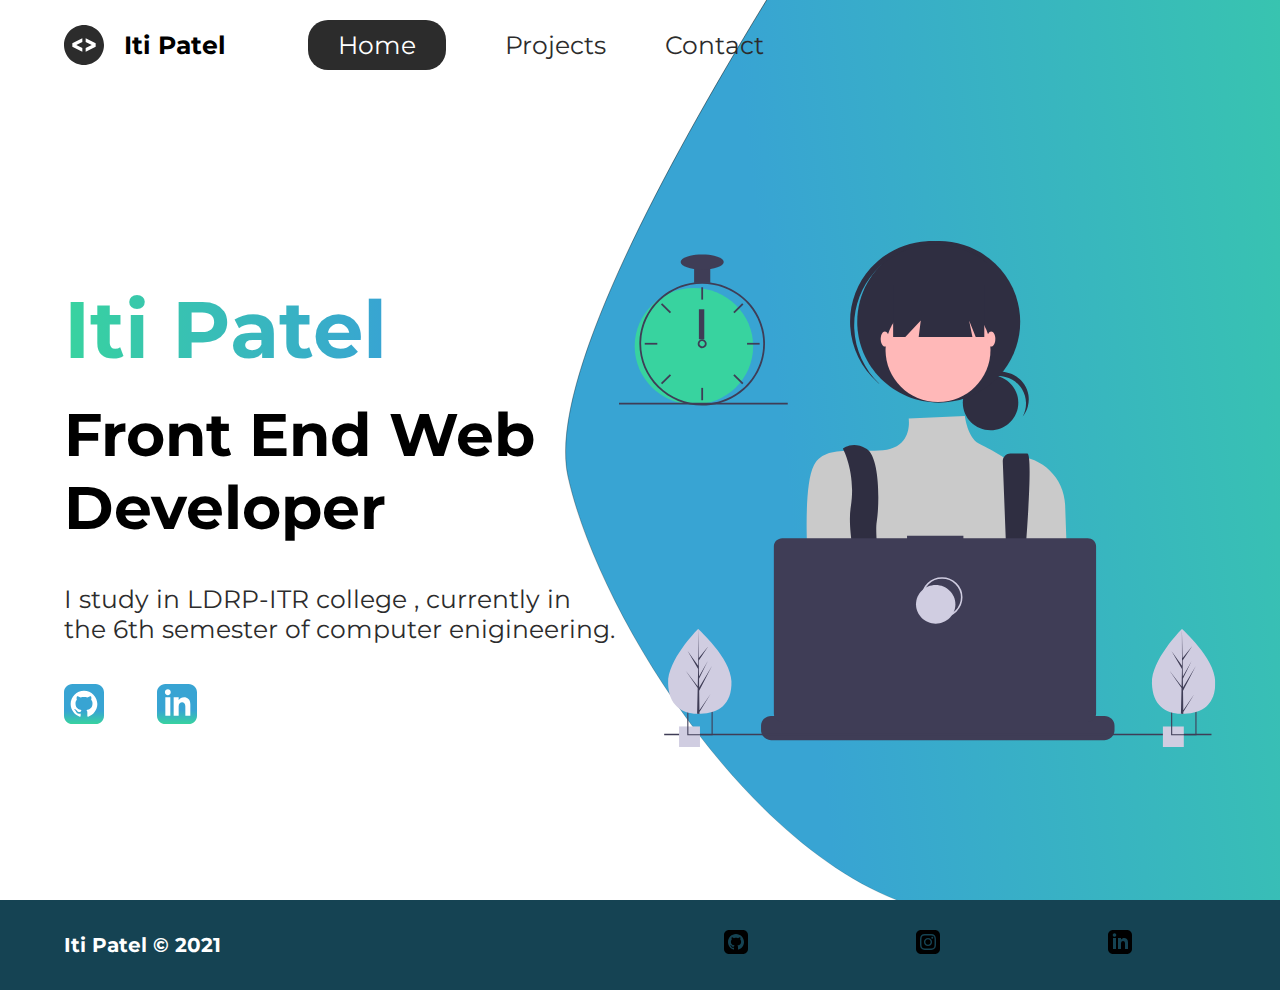
==== index.html @ 4f0715f1 "complete" ====
<!DOCTYPE html>
<html lang="en">
  <head>
    <meta charset="UTF-8" />
    <meta http-equiv="X-UA-Compatible" content="IE=edge" />
    <meta name="viewport" content="width=device-width, initial-scale=1.0" />
    <link rel="icon" href="/img/female.svg">
    <meta
      name="description"
      content="Iti Patel is a front end web developer who specializes in Html,Css."
    />
    <meta name="robots" content="index,follow" />
    <link rel="preconnect" href="https://fonts.gstatic.com">
<link href="https://fonts.googleapis.com/css2?family=Montserrat:wght@400;500&display=swap" rel="stylesheet">
    <link rel="stylesheet" href="./styles/style.css" />
    <title>Iti Patel | Web Developer</title>
  </head>
  <body>
    <header class="main-head">
      <nav>
        <div class="logo">
          <img src="/icons/code-8 1.svg" alt="" />
          <h1>Iti Patel</h1>
        </div>
        <ul>
          <li><a class="active" href="/">Home</a></li>
          <li><a href="./projects/index.html">Projects</a></li>
          <li><a href="./contact/index.html">Contact</a></li>
        </ul>
      </nav>
    </header>
    <section class="intro">
      <div class="intro-text">
        <h2>Iti Patel</h2>
        <h3>
          Front End Web <br />
          Developer
        </h3>
        <p>
          I study in LDRP-ITR college , currently in the 6th semester of computer enigineering.
        </p>
        <div class="intro-social">
          <a href="https://github.com/iti2000"
            ><img src="/icons/github-3 1.svg" alt="github"
          /></a>
          <a href="https://www.linkedin.com/in/iti-patel-447351188/?msgControlName=reply_to_group&msgConversationId=6700273551905308672&msgOverlay=true"
            ><img src="/icons/linkedin-3 1.svg" alt="Linkedin"
          /></a>
        </div>
      </div>
      <div class="intro-images">
        <svg width="597" height="506" viewBox="0 0 597 506" fill="none" xmlns="http://www.w3.org/2000/svg">
          <g id="undraw_dev_productivity_umsq 1" clip-path="url(#clip0)">
          <path id="Vector" d="M385.964 458.583C385.964 458.583 382.41 459.78 376.631 461.476C363.856 465.242 340.216 471.49 320.183 472.738C302.936 473.824 288.361 471.211 285.695 460.147C284.553 455.39 286.173 451.476 289.705 448.261C300.248 438.651 327.784 435.207 349.624 434.025C355.792 433.695 361.496 433.541 366.245 433.482C374.309 433.379 379.595 433.541 379.595 433.541L379.722 434.025L385.964 458.583Z" fill="#A0616A"/>
          <path id="Vector_2" d="M326.284 493.786C312.56 510.496 255.903 475.491 236.087 462.437C231.771 459.596 229.203 457.798 229.203 457.798L247.332 434.025L253.073 426.5C253.073 426.5 258.21 429.18 265.804 433.541C266.08 433.702 266.356 433.864 266.64 434.025C273.188 437.806 281.409 442.747 289.705 448.261C301.151 455.874 312.724 464.559 320.183 472.738C327.478 480.733 330.831 488.243 326.284 493.786Z" fill="#A0616A"/>
          <path id="Vector_3" d="M495.522 484.829V489.286C495.525 490.509 495.294 491.721 494.843 492.861C494.642 493.369 494.4 493.86 494.118 494.329C493.228 495.798 491.966 497.014 490.454 497.858C488.942 498.703 487.233 499.146 485.494 499.145H152.073C150.334 499.146 148.625 498.703 147.113 497.858C145.602 497.014 144.339 495.798 143.449 494.329C143.167 493.86 142.925 493.369 142.725 492.861C142.273 491.721 142.043 490.509 142.045 489.286V484.829C142.045 483.534 142.304 482.252 142.808 481.056C143.312 479.859 144.05 478.772 144.981 477.857C145.913 476.941 147.018 476.215 148.235 475.719C149.452 475.224 150.756 474.969 152.073 474.97H171.292V472.892C171.292 472.838 171.303 472.784 171.324 472.734C171.345 472.685 171.375 472.639 171.414 472.601C171.453 472.563 171.499 472.533 171.55 472.512C171.601 472.491 171.655 472.481 171.71 472.481H181.738C181.793 472.481 181.847 472.491 181.898 472.512C181.949 472.533 181.995 472.563 182.034 472.601C182.072 472.639 182.103 472.685 182.124 472.734C182.145 472.784 182.156 472.838 182.156 472.892V474.97H188.42V472.892C188.42 472.838 188.431 472.784 188.452 472.734C188.473 472.685 188.504 472.639 188.543 472.601C188.581 472.563 188.628 472.533 188.678 472.512C188.729 472.491 188.783 472.481 188.838 472.481H198.866C198.921 472.481 198.975 472.491 199.026 472.512C199.077 472.533 199.123 472.563 199.162 472.601C199.201 472.639 199.232 472.685 199.253 472.734C199.274 472.784 199.284 472.838 199.284 472.892V474.97H205.556V472.892C205.556 472.838 205.567 472.784 205.588 472.734C205.609 472.685 205.64 472.639 205.678 472.601C205.717 472.563 205.763 472.533 205.814 472.512C205.865 472.491 205.919 472.481 205.974 472.481H216.002C216.057 472.481 216.111 472.491 216.162 472.512C216.213 472.533 216.259 472.563 216.298 472.601C216.337 472.639 216.367 472.685 216.388 472.734C216.409 472.784 216.42 472.838 216.42 472.892V474.97H222.685V472.892C222.684 472.838 222.695 472.784 222.716 472.734C222.737 472.685 222.768 472.639 222.807 472.601C222.846 472.563 222.892 472.533 222.943 472.512C222.993 472.491 223.048 472.481 223.103 472.481H233.13C233.185 472.481 233.24 472.491 233.29 472.512C233.341 472.533 233.387 472.563 233.426 472.601C233.465 472.639 233.496 472.685 233.517 472.734C233.538 472.784 233.549 472.838 233.548 472.892V474.97H239.813V472.892C239.813 472.838 239.824 472.784 239.845 472.734C239.866 472.685 239.896 472.639 239.935 472.601C239.974 472.563 240.02 472.533 240.071 472.512C240.122 472.491 240.176 472.481 240.231 472.481H250.259C250.314 472.481 250.368 472.491 250.419 472.512C250.47 472.533 250.516 472.563 250.555 472.601C250.593 472.639 250.624 472.685 250.645 472.734C250.666 472.784 250.677 472.838 250.677 472.892V474.97H256.949V472.892C256.949 472.838 256.959 472.784 256.98 472.734C257.001 472.685 257.032 472.639 257.071 472.601C257.11 472.563 257.156 472.533 257.207 472.512C257.258 472.491 257.312 472.481 257.367 472.481H267.395C267.45 472.481 267.504 472.491 267.555 472.512C267.605 472.533 267.652 472.563 267.69 472.601C267.729 472.639 267.76 472.685 267.781 472.734C267.802 472.784 267.813 472.838 267.813 472.892V474.97H274.077V472.892C274.077 472.838 274.088 472.784 274.109 472.734C274.13 472.685 274.161 472.639 274.2 472.601C274.238 472.563 274.284 472.533 274.335 472.512C274.386 472.491 274.44 472.481 274.495 472.481H353.044C353.099 472.481 353.153 472.491 353.204 472.512C353.255 472.533 353.301 472.563 353.34 472.601C353.379 472.639 353.41 472.685 353.431 472.734C353.452 472.784 353.462 472.838 353.462 472.892V474.97H359.734V472.892C359.734 472.838 359.745 472.784 359.766 472.734C359.787 472.685 359.818 472.639 359.856 472.601C359.895 472.563 359.941 472.533 359.992 472.512C360.043 472.491 360.097 472.481 360.152 472.481H370.18C370.291 472.482 370.396 472.526 370.474 472.602C370.553 472.679 370.597 472.783 370.598 472.892V474.97H376.863V472.892C376.863 472.838 376.873 472.784 376.894 472.734C376.915 472.685 376.946 472.639 376.985 472.601C377.024 472.563 377.07 472.533 377.121 472.512C377.171 472.491 377.226 472.481 377.281 472.481H387.308C387.363 472.481 387.418 472.491 387.469 472.512C387.519 472.533 387.565 472.563 387.604 472.601C387.643 472.639 387.674 472.685 387.695 472.734C387.716 472.784 387.727 472.838 387.727 472.892V474.97H393.991V472.892C393.991 472.838 394.002 472.784 394.023 472.734C394.044 472.685 394.075 472.639 394.113 472.601C394.152 472.563 394.198 472.533 394.249 472.512C394.3 472.491 394.354 472.481 394.409 472.481H404.437C404.492 472.481 404.546 472.491 404.597 472.512C404.648 472.533 404.694 472.563 404.733 472.601C404.772 472.639 404.802 472.685 404.823 472.734C404.844 472.784 404.855 472.838 404.855 472.892V474.97H411.127V472.892C411.127 472.838 411.138 472.784 411.159 472.734C411.18 472.685 411.21 472.639 411.249 472.601C411.288 472.563 411.334 472.533 411.385 472.512C411.436 472.491 411.49 472.481 411.545 472.481H421.573C421.683 472.482 421.787 472.526 421.864 472.603C421.941 472.68 421.984 472.784 421.983 472.892V474.97H428.255V472.892C428.255 472.838 428.266 472.784 428.287 472.734C428.308 472.685 428.339 472.639 428.378 472.601C428.416 472.563 428.463 472.533 428.513 472.512C428.564 472.491 428.619 472.481 428.673 472.481H438.701C438.756 472.481 438.81 472.491 438.861 472.512C438.912 472.533 438.958 472.563 438.997 472.601C439.036 472.639 439.067 472.685 439.088 472.734C439.109 472.784 439.119 472.838 439.119 472.892V474.97H445.384V472.892C445.384 472.838 445.394 472.784 445.415 472.734C445.436 472.685 445.467 472.639 445.506 472.601C445.545 472.563 445.591 472.533 445.642 472.512C445.693 472.491 445.747 472.481 445.802 472.481H455.83C455.884 472.481 455.939 472.491 455.99 472.512C456.04 472.533 456.087 472.563 456.125 472.601C456.164 472.639 456.195 472.685 456.216 472.734C456.237 472.784 456.248 472.838 456.248 472.892V474.97H485.494C486.811 474.969 488.115 475.224 489.332 475.719C490.549 476.215 491.655 476.941 492.586 477.857C493.517 478.772 494.256 479.859 494.759 481.056C495.263 482.252 495.522 483.534 495.522 484.829V484.829Z" fill="#3F3D56"/>
          <path id="Vector_4" d="M592.475 492.861H45.1731V494.329H592.475V492.861Z" fill="#3F3D56"/>
          <path id="Vector_5" d="M316.211 373.927C326.521 373.927 334.878 365.71 334.878 355.573C334.878 345.436 326.521 337.219 316.211 337.219C305.902 337.219 297.545 345.436 297.545 355.573C297.545 365.71 305.902 373.927 316.211 373.927Z" stroke="#D0CDE1" stroke-width="1.49263" stroke-miterlimit="10"/>
          <path id="Vector_6" d="M310.238 380.535C320.547 380.535 328.904 372.317 328.904 362.181C328.904 352.044 320.547 343.826 310.238 343.826C299.929 343.826 291.571 352.044 291.571 362.181C291.571 372.317 299.929 380.535 310.238 380.535Z" fill="#D0CDE1"/>
          <path id="Vector_7" d="M80.9724 485.444H60.0659V506H80.9724V485.444Z" fill="#D0CDE1"/>
          <path id="Vector_8" d="M68.282 469.292V494.254H93.6685V469.292H68.282ZM92.5634 493.167H69.3796V470.379H92.5634V493.167Z" fill="#3F3D56"/>
          <path id="Vector_9" d="M564.809 485.444H543.902V506H564.809V485.444Z" fill="#D0CDE1"/>
          <path id="Vector_10" d="M552.118 469.292V494.254H577.505V469.292H552.118ZM576.4 493.167H553.216V470.379H576.4V493.167Z" fill="#3F3D56"/>
          <path id="Vector_11" d="M74.9203 163.483C107.638 163.483 134.161 137.405 134.161 105.235C134.161 73.0651 107.638 46.9863 74.9203 46.9863C42.2028 46.9863 15.6799 73.0651 15.6799 105.235C15.6799 137.405 42.2028 163.483 74.9203 163.483Z" fill="#38D39F"/>
          <path id="Vector_12" d="M91.2637 41.4727C85.8998 40.802 80.4711 40.802 75.1072 41.4727C63.1573 43.0155 51.9083 47.8965 42.695 55.5367C33.4817 63.1769 26.6909 73.2555 23.1283 84.5767C21.508 89.736 20.5904 95.0838 20.3996 100.48C20.3727 101.23 20.3547 101.99 20.3547 102.748C20.3714 119.128 26.9964 134.832 38.7758 146.415C50.5553 157.997 66.5269 164.511 83.1855 164.527C84.5229 164.527 85.8603 164.483 87.1797 164.404C90.277 164.213 93.3553 163.794 96.3889 163.151C110.876 160.087 123.795 152.089 132.866 140.568C141.937 129.048 146.576 114.746 145.962 100.189C145.349 85.6313 139.524 71.7554 129.515 61.0117C119.506 50.2679 105.958 43.3475 91.2637 41.4727H91.2637ZM102.851 159.567H102.842C97.7824 161.265 92.5154 162.295 87.1797 162.63C85.8602 162.718 84.5228 162.762 83.1854 162.762C67.0039 162.743 51.4907 156.414 40.0486 145.163C28.6065 133.913 22.1696 118.659 22.1498 102.748C22.1498 101.99 22.1678 101.23 22.1947 100.48C22.8118 84.9745 29.505 70.3045 40.8733 59.5411C52.2415 48.7777 67.4036 42.7554 83.1854 42.7348C97.6455 42.7356 111.636 47.784 122.664 56.9806C133.691 66.1772 141.041 78.9246 143.402 92.9518C145.763 106.979 142.983 121.375 135.556 133.575C128.13 145.774 116.54 154.986 102.851 159.567H102.851Z" fill="#3F3D56"/>
          <path id="Vector_13" d="M84.083 46.265H82.2878V58.6208H84.083V46.265Z" fill="#3F3D56"/>
          <path id="Vector_14" d="M43.2003 62.1846L41.9309 63.4327L50.8165 72.1695L52.0859 70.9214L43.2003 62.1846Z" fill="#3F3D56"/>
          <path id="Vector_15" d="M25.7402 101.866V103.631H38.3064V101.866H25.7402Z" fill="#3F3D56"/>
          <path id="Vector_16" d="M41.9306 142.064L43.2 143.312L52.0856 134.576L50.8162 133.327L41.9306 142.064Z" fill="#3F3D56"/>
          <path id="Vector_17" d="M114.285 70.9214L115.555 72.1695L124.44 63.4326L123.171 62.1845L114.285 70.9214Z" fill="#3F3D56"/>
          <path id="Vector_18" d="M128.064 101.866V103.631H140.63V101.866H128.064Z" fill="#3F3D56"/>
          <path id="Vector_19" d="M115.555 133.327L114.285 134.576L123.171 143.312L124.44 142.064L115.555 133.327Z" fill="#3F3D56"/>
          <path id="Vector_20" d="M84.083 146.876H82.2878V159.232H84.083V146.876Z" fill="#3F3D56"/>
          <path id="Vector_21" d="M85.878 99.2182C85.1011 98.6454 84.1563 98.3357 83.1852 98.3357C82.2142 98.3357 81.2693 98.6454 80.4925 99.2182C79.9607 99.6154 79.5228 100.121 79.209 100.701C78.8113 101.447 78.6393 102.29 78.7133 103.13C78.7872 103.969 79.104 104.77 79.6263 105.438C80.1485 106.106 80.8544 106.613 81.6604 106.899C82.4664 107.186 83.3389 107.239 84.1747 107.053C85.0105 106.867 85.7748 106.45 86.3772 105.851C86.9796 105.251 87.3949 104.495 87.574 103.671C87.7531 102.847 87.6886 101.99 87.3881 101.201C87.0875 100.412 86.5635 99.7238 85.878 99.2182H85.878ZM83.1852 105.396C82.4717 105.394 81.788 105.114 81.2835 104.618C80.7789 104.122 80.4945 103.45 80.4925 102.748C80.4959 102.213 80.6616 101.691 80.9682 101.248C81.2312 100.874 81.588 100.572 82.0042 100.373C82.4204 100.174 82.8818 100.083 83.3438 100.111C83.8059 100.138 84.2529 100.282 84.6417 100.529C85.0305 100.776 85.3479 101.118 85.5632 101.521C85.7786 101.923 85.8845 102.374 85.8709 102.829C85.8572 103.284 85.7244 103.728 85.4853 104.117C85.2462 104.507 84.9089 104.83 84.5059 105.054C84.103 105.278 83.6481 105.396 83.1852 105.396V105.396Z" fill="#3F3D56"/>
          <path id="Vector_22" d="M91.2637 25.9662H75.1072V41.8522H91.2637V25.9662Z" fill="#3F3D56"/>
          <path id="Vector_23" d="M83.1853 28.6138C95.0826 28.6138 104.727 25.2552 104.727 21.1121C104.727 16.969 95.0826 13.6104 83.1853 13.6104C71.288 13.6104 61.6433 16.969 61.6433 21.1121C61.6433 25.2552 71.288 28.6138 83.1853 28.6138Z" fill="#3F3D56"/>
          <path id="arrow" d="M85.2781 68.2769H79.8926V98.2837H85.2781V68.2769Z" fill="#3F3D56"/>
          <path id="Vector_24" d="M168.745 161.838H0V163.603H168.745V161.838Z" fill="#3F3D56"/>
          <g id="left-plant">
          <path id="Vector_25" d="M112.442 440.316C113.139 463.772 99.2004 472.368 81.7075 472.871C81.3012 472.882 80.8967 472.889 80.494 472.892C79.6828 472.898 78.8795 472.885 78.084 472.852C62.2635 472.206 49.7406 463.949 49.0927 442.135C48.4222 419.56 76.92 390.228 79.0581 388.058L79.0619 388.056C79.1431 387.973 79.1847 387.932 79.1847 387.932C79.1847 387.932 111.746 416.861 112.442 440.316Z" fill="#D0CDE1"/>
          <path id="Vector_26" d="M80.4479 469.316L91.56 453.068L80.4707 471.064L80.4938 472.892C79.6826 472.898 78.8793 472.885 78.0838 472.852L78.6349 449.35L78.6198 449.169L78.6402 449.134L78.6929 446.913L66.5239 429.541L78.6786 445.251L78.7217 445.721L79.138 427.964L68.6272 409.953L79.1679 424.845L79.0579 388.058L79.0581 387.935L79.0617 388.056L79.7594 417.049L89.3387 405.272L79.7908 419.546L79.9998 435.429L88.8148 419.928L80.0322 437.764L80.1486 446.596L92.9679 425.003L80.1876 449.677L80.4479 469.316Z" fill="#3F3D56"/>
          </g>
          <g id="right-plant">
          <path id="Vector_27" d="M596.279 440.316C596.976 463.772 583.037 472.368 565.544 472.871C565.138 472.882 564.734 472.889 564.331 472.892C563.52 472.898 562.716 472.885 561.921 472.852C546.1 472.206 533.578 463.949 532.93 442.135C532.259 419.56 560.757 390.228 562.895 388.058L562.899 388.056C562.98 387.973 563.022 387.932 563.022 387.932C563.022 387.932 595.583 416.861 596.279 440.316Z" fill="#D0CDE1"/>
          <path id="Vector_28" d="M564.284 469.316L575.396 453.068L564.307 471.064L564.33 472.892C563.519 472.898 562.716 472.885 561.92 472.852L562.471 449.35L562.456 449.169L562.477 449.134L562.529 446.913L550.36 429.541L562.515 445.251L562.558 445.721L562.974 427.964L552.464 409.953L563.004 424.845L562.894 388.058L562.895 387.935L562.898 388.056L563.596 417.049L573.175 405.272L563.627 419.546L563.836 435.429L572.651 419.928L563.869 437.764L563.985 446.596L576.804 425.003L564.024 449.677L564.284 469.316Z" fill="#3F3D56"/>
          </g>
          <g id="female">
          <path id="Vector_29" d="M371.55 189.212C386.87 189.212 399.289 176.898 399.289 161.708C399.289 146.518 386.87 134.204 371.55 134.204C356.23 134.204 343.811 146.518 343.811 161.708C343.811 176.898 356.23 189.212 371.55 189.212Z" fill="#2F2E41"/>
          <path id="Vector_30" d="M379.278 134.961C384.078 134.962 388.797 136.198 392.971 138.548C397.146 140.898 400.634 144.282 403.095 148.369C405.555 152.456 406.904 157.106 407.01 161.865C407.115 166.623 405.974 171.328 403.696 175.518C406.101 172.534 407.853 169.087 408.84 165.395C409.827 161.704 410.027 157.848 409.428 154.076C408.829 150.303 407.444 146.695 405.362 143.482C403.279 140.27 400.544 137.522 397.331 135.415C394.118 133.309 390.498 131.889 386.701 131.246C382.904 130.603 379.014 130.751 375.278 131.681C371.543 132.612 368.043 134.303 365.003 136.649C361.963 138.994 359.449 141.942 357.622 145.304C360.214 142.076 363.508 139.47 367.258 137.679C371.007 135.888 375.116 134.959 379.278 134.961V134.961Z" fill="#2F2E41"/>
          <path id="Vector_31" d="M319.716 161.65C364.717 161.65 401.198 125.478 401.198 80.8582C401.198 36.238 364.717 0.0661011 319.716 0.0661011C274.714 0.0661011 238.234 36.238 238.234 80.8582C238.234 125.478 274.714 161.65 319.716 161.65Z" fill="#2F2E41"/>
          <path id="Vector_32" d="M255.766 30.7298C269.806 15.0736 289.432 5.43845 310.501 3.85792C331.57 2.27739 352.434 8.87513 368.69 22.2586C368.024 21.6306 367.364 20.9975 366.672 20.3873C350.519 6.16169 329.33 -1.12105 307.763 0.140312C286.196 1.40168 266.017 11.1039 251.663 27.1137C237.309 43.1235 229.955 64.1302 231.218 85.5149C232.481 106.9 242.257 126.912 258.398 141.151C259.09 141.761 259.801 142.336 260.508 142.919C245.199 128.479 236.147 108.707 235.262 87.7751C234.377 66.8431 241.729 46.3891 255.766 30.7298Z" fill="#2F2E41"/>
          <path id="Vector_33" d="M319.026 160.965C348.01 160.965 371.506 137.668 371.506 108.929C371.506 80.1908 348.01 56.8937 319.026 56.8937C290.042 56.8937 266.546 80.1908 266.546 108.929C266.546 137.668 290.042 160.965 319.026 160.965Z" fill="#FFB8B8"/>
          <path id="Vector_34" d="M345.834 175.091L289.673 177.594C289.673 177.594 294.361 206.392 263.978 209.131C233.594 211.87 205.973 203.653 194.925 224.194C183.876 244.734 188.639 317.873 188.639 317.873C188.639 317.873 209.354 391.818 225.927 402.773C242.5 413.728 387.51 398.665 387.51 398.665L448.198 322.686L446.143 264.09C445.07 233.492 416.894 210.519 386.549 216.181C385.953 216.293 385.353 216.412 384.748 216.541C384.748 216.541 378.082 211.6 359.79 202.532C348.605 196.987 345.834 175.091 345.834 175.091Z" fill="#CACACA"/>
          <path id="Vector_35" d="M223.927 207.762C223.927 207.762 237.275 231.776 231.751 266.01C226.227 300.243 249.405 372.647 249.405 372.647L265.978 368.539C265.978 368.539 254.929 297.333 257.692 280.9C260.454 264.468 261.216 215.978 247.405 207.762C233.595 199.545 223.927 207.762 223.927 207.762Z" fill="#2F2E41"/>
          <path id="Vector_36" d="M383.777 220.353L389.582 371.963L400.631 378.809C400.631 378.809 416.513 212.432 408.226 212.432H391.366C390.368 212.432 389.38 212.627 388.458 213.006C387.536 213.385 386.698 213.94 385.993 214.639C385.287 215.339 384.727 216.17 384.346 217.084C383.964 217.998 383.767 218.978 383.767 219.967C383.767 220.096 383.77 220.224 383.777 220.353Z" fill="#2F2E41"/>
          <path id="Vector_37" d="M274.141 43.8842V95.9199H286.295L301.763 79.4875L299.691 95.9199H353.414L350.099 79.4875L356.728 95.9199H365.291V43.8842H274.141Z" fill="#2F2E41"/>
          <path id="Vector_38" d="M265.855 105.506C268.143 105.506 269.998 102.134 269.998 97.9744C269.998 93.8149 268.143 90.4429 265.855 90.4429C263.567 90.4429 261.712 93.8149 261.712 97.9744C261.712 102.134 263.567 105.506 265.855 105.506Z" fill="#FFB8B8"/>
          <path id="Vector_39" d="M372.196 105.506C374.485 105.506 376.34 102.134 376.34 97.9744C376.34 93.8149 374.485 90.4429 372.196 90.4429C369.908 90.4429 368.053 93.8149 368.053 97.9744C368.053 102.134 369.908 105.506 372.196 105.506Z" fill="#FFB8B8"/>
          </g>
          <path id="Vector_40" d="M468.675 297.156H344.399V294.638H288.047V297.156H163.258C161.029 297.156 158.89 298.027 157.314 299.577C155.737 301.127 154.852 303.23 154.852 305.422V472.746C154.852 474.938 155.737 477.04 157.314 478.59C158.89 480.14 161.029 481.011 163.258 481.011H468.675C470.905 481.011 473.043 480.14 474.619 478.59C476.196 477.04 477.081 474.938 477.081 472.746V305.422C477.081 304.336 476.864 303.262 476.442 302.259C476.019 301.256 475.4 300.345 474.619 299.577C473.839 298.81 472.912 298.201 471.892 297.785C470.872 297.37 469.779 297.156 468.675 297.156V297.156Z" fill="#3F3D56"/>
          <path id="Vector_41" d="M323.004 375.739C333.883 375.739 342.703 367.067 342.703 356.37C342.703 345.672 333.883 337 323.004 337C312.124 337 303.304 345.672 303.304 356.37C303.304 367.067 312.124 375.739 323.004 375.739Z" stroke="#D0CDE1" stroke-width="1.57522" stroke-miterlimit="10"/>
          <path id="Vector_42" d="M316.699 382.712C327.579 382.712 336.399 374.04 336.399 363.343C336.399 352.645 327.579 343.973 316.699 343.973C305.82 343.973 297 352.645 297 363.343C297 374.04 305.82 382.712 316.699 382.712Z" fill="#D0CDE1"/>
          </g>
          <defs>
          <clipPath id="clip0">
          <rect width="596.304" height="506" fill="white"/>
          </clipPath>
          </defs>
          </svg>
          
          

        <img class="splash" src="/img/splash.svg" alt="" />
      </div>
    </section>
    <footer>
      <h4>Iti Patel &copy; 2021</h4>
      <ul>
        <li><a href="https://github.com/iti2000"><img src="/icons/iconmonstr-github-3 (1).svg" alt=""></a></li>
        <li><a href="https://www.instagram.com/invites/contact/?i=u5x177wygx2z&utm_content=3nr0bq5"><img src="/icons/iconmonstr-instagram-13.svg" alt=""></a></li>
        <li><a href="https://www.linkedin.com/in/iti-patel-447351188/?msgControlName=reply_to_group&msgConversationId=6700273551905308672&msgOverlay=true"><img src="/icons/iconmonstr-linkedin-3 (1).svg" alt=""></a></li>
    
      </ul>
  </footer>
  </body>
</html>
---- styles/style.css ----
/*Global Style */
* {
  margin: 0;
  padding: 0;
  -webkit-box-sizing: border-box;
          box-sizing: border-box;
}

body {
  font-family: 'Montserrat', sans-serif;
}

html {
  font-size: 62.5%;
}

h1 {
  font-size: 2.5rem;
  /* You can use the variable like this */
}

li,
button,
label,
input,
p, a {
  font-size: 2.5rem;
}

h2 {
  font-size: 4rem;
}

h3 {
  font-size: 2.5rem;
}

h4, h5 {
  font-size: 2rem;
}

ul {
  list-style: none;
}

a {
  text-decoration: none;
  color: #2c2c2c;
}

.main-head {
  width: 95%;
  margin: 0 0 0 auto;
}

nav {
  display: -webkit-box;
  display: -ms-flexbox;
  display: flex;
  -webkit-box-pack: justify;
      -ms-flex-pack: justify;
          justify-content: space-between;
  -webkit-box-align: center;
      -ms-flex-align: center;
          align-items: center;
  -webkit-box-orient: horizontal;
  -webkit-box-direction: normal;
      -ms-flex-direction: row;
          flex-direction: row;
  min-height: 10vh;
  width: 60%;
  -ms-flex-wrap: wrap;
      flex-wrap: wrap;
}

nav .logo {
  display: -webkit-box;
  display: -ms-flexbox;
  display: flex;
  -webkit-box-pack: start;
      -ms-flex-pack: start;
          justify-content: flex-start;
  -webkit-box-align: center;
      -ms-flex-align: center;
          align-items: center;
  -webkit-box-orient: horizontal;
  -webkit-box-direction: normal;
      -ms-flex-direction: row;
          flex-direction: row;
  -webkit-box-flex: 1;
      -ms-flex: 1 1 10rem;
          flex: 1 1 10rem;
}

nav .logo h1 {
  margin: 2rem;
}

nav ul {
  display: -webkit-box;
  display: -ms-flexbox;
  display: flex;
  -ms-flex-pack: distribute;
      justify-content: space-around;
  -webkit-box-align: center;
      -ms-flex-align: center;
          align-items: center;
  -webkit-box-orient: horizontal;
  -webkit-box-direction: normal;
      -ms-flex-direction: row;
          flex-direction: row;
  -webkit-box-flex: 1;
      -ms-flex: 1 1 40rem;
          flex: 1 1 40rem;
}

.intro {
  min-height: 90vh;
  width: 90%;
  margin: auto;
  -ms-flex-wrap: wrap;
      flex-wrap: wrap;
  display: -webkit-box;
  display: -ms-flexbox;
  display: flex;
  -webkit-box-pack: justify;
      -ms-flex-pack: justify;
          justify-content: space-between;
  -webkit-box-align: center;
      -ms-flex-align: center;
          align-items: center;
  -webkit-box-orient: horizontal;
  -webkit-box-direction: normal;
      -ms-flex-direction: row;
          flex-direction: row;
}

.intro h2 {
  font-size: 8rem;
  padding-top: 2rem;
  background: -webkit-gradient(linear, left top, right top, from(#38d39f), to(#38a4d3));
  background: linear-gradient(left, #38d39f, #38a4d3);
  -webkit-background-clip: text;
  -webkit-text-fill-color: transparent;
  display: inline-block;
}

.intro h3 {
  font-size: 6rem;
  padding: 2rem 0rem;
}

.intro p {
  padding-top: 2rem;
  color: #2c2c2c;
}

.splash {
  position: absolute;
  top: 0%;
  right: 0%;
  height: 100%;
  z-index: -1;
}

.intro-social {
  margin-top: 4rem;
}

.intro-social a {
  margin-right: 5rem;
}

.active {
  background: #2c2c2c;
  color: white;
  padding: 1rem 3rem;
  border-radius: 2rem;
}

.intro-text, .intro-images {
  -webkit-box-flex: 1;
      -ms-flex: 1 1 40rem;
          flex: 1 1 40rem;
}

#left-plant {
  -webkit-animation: plant 1.5s ease infinite alternate;
          animation: plant 1.5s ease infinite alternate;
}

#right-plant {
  -webkit-animation: plant 1.5s ease infinite alternate 0.5s;
          animation: plant 1.5s ease infinite alternate 0.5s;
}

#female {
  -webkit-animation: me 1s ease infinite alternate;
          animation: me 1s ease infinite alternate;
  -webkit-transform-origin: bottom;
          transform-origin: bottom;
}

#arrow {
  -webkit-animation: clock 1.5s infinite linear;
          animation: clock 1.5s infinite linear;
  transform-box: fill-box;
  -webkit-transform-origin: bottom;
          transform-origin: bottom;
}

@-webkit-keyframes plant {
  from {
    -webkit-transform: transalteY(0%);
            transform: transalteY(0%);
  }
  to {
    -webkit-transform: translateY(-50%);
            transform: translateY(-50%);
  }
}

@keyframes plant {
  from {
    -webkit-transform: transalteY(0%);
            transform: transalteY(0%);
  }
  to {
    -webkit-transform: translateY(-50%);
            transform: translateY(-50%);
  }
}

@-webkit-keyframes me {
  from {
    -webkit-transform: rotateZ(-5deg);
            transform: rotateZ(-5deg);
  }
  to {
    -webkit-transform: rotateZ(5deg);
            transform: rotateZ(5deg);
  }
}

@keyframes me {
  from {
    -webkit-transform: rotateZ(-5deg);
            transform: rotateZ(-5deg);
  }
  to {
    -webkit-transform: rotateZ(5deg);
            transform: rotateZ(5deg);
  }
}

@-webkit-keyframes clock {
  from {
    -webkit-transform: rotateZ(0deg);
            transform: rotateZ(0deg);
  }
  to {
    -webkit-transform: rotateZ(360deg);
            transform: rotateZ(360deg);
  }
}

@keyframes clock {
  from {
    -webkit-transform: rotateZ(0deg);
            transform: rotateZ(0deg);
  }
  to {
    -webkit-transform: rotateZ(360deg);
            transform: rotateZ(360deg);
  }
}

.projects {
  width: 90%;
  margin: auto;
  min-height: 90vh;
  display: -webkit-box;
  display: -ms-flexbox;
  display: flex;
  -webkit-box-pack: justify;
      -ms-flex-pack: justify;
          justify-content: space-between;
  -webkit-box-align: center;
      -ms-flex-align: center;
          align-items: center;
  -webkit-box-orient: horizontal;
  -webkit-box-direction: normal;
      -ms-flex-direction: row;
          flex-direction: row;
  text-align: center;
  -ms-flex-wrap: wrap;
      flex-wrap: wrap;
}

.projects h2 {
  margin: 5rem;
}

.travelly, .elena {
  -webkit-box-flex: 1;
      -ms-flex: 1 1 40rem;
          flex: 1 1 40rem;
}

.form-section {
  min-height: 80vh;
  display: -webkit-box;
  display: -ms-flexbox;
  display: flex;
  -webkit-box-pack: center;
      -ms-flex-pack: center;
          justify-content: center;
  -webkit-box-align: center;
      -ms-flex-align: center;
          align-items: center;
  -webkit-box-orient: horizontal;
  -webkit-box-direction: normal;
      -ms-flex-direction: row;
          flex-direction: row;
  margin-top: 0rem;
}

.form-section form {
  padding: 2rem 9rem;
  -webkit-box-shadow: 0px 10px 10px rgba(0, 0, 0, 0.2), 0px 20px 40px rgba(0, 0, 0, 0.2);
          box-shadow: 0px 10px 10px rgba(0, 0, 0, 0.2), 0px 20px 40px rgba(0, 0, 0, 0.2);
  display: -webkit-box;
  display: -ms-flexbox;
  display: flex;
  -webkit-box-pack: center;
      -ms-flex-pack: center;
          justify-content: center;
  -webkit-box-align: center;
      -ms-flex-align: center;
          align-items: center;
  -webkit-box-orient: vertical;
  -webkit-box-direction: normal;
      -ms-flex-direction: column;
          flex-direction: column;
  border-radius: 2rem;
}

.form-section form input, .form-section form textarea {
  margin: 1rem;
}

.form-section form input:focus, .form-section form textarea:focus {
  outline: 2px solid black;
}

.form-section form textarea {
  font-family: "Montserrat", sans-serif;
  font-size: 2rem;
}

.form-section form button {
  width: 100%;
  padding: 1rem;
  background: #154353;
  color: white;
}

.form-section form button:focus {
  background: #33696b;
}

footer {
  background: #154353;
  color: white;
  min-height: 10vh;
  padding: 0% 5%;
  display: -webkit-box;
  display: -ms-flexbox;
  display: flex;
  -webkit-box-pack: start;
      -ms-flex-pack: start;
          justify-content: flex-start;
  -webkit-box-align: center;
      -ms-flex-align: center;
          align-items: center;
  -webkit-box-orient: horizontal;
  -webkit-box-direction: normal;
      -ms-flex-direction: row;
          flex-direction: row;
}

footer ul {
  -webkit-box-flex: 1;
      -ms-flex: 1 1 40rem;
          flex: 1 1 40rem;
  display: -webkit-box;
  display: -ms-flexbox;
  display: flex;
  -ms-flex-pack: distribute;
      justify-content: space-around;
  -webkit-box-align: center;
      -ms-flex-align: center;
          align-items: center;
  -webkit-box-orient: horizontal;
  -webkit-box-direction: normal;
      -ms-flex-direction: row;
          flex-direction: row;
}

footer h4 {
  -webkit-box-flex: 1;
      -ms-flex: 1 1 40rem;
          flex: 1 1 40rem;
}

@media screen and (max-width: 1110px) {
  html {
    font-size: 53%;
  }
  svg {
    width: 80%;
  }
}

@media screen and (max-width: 754px) {
  html {
    font-size: 45%;
  }
  nav {
    width: 100%;
  }
  .splash {
    display: none;
  }
  svg {
    height: 60%;
    margin-top: 3rem;
  }
  .main-head {
    width: 100%;
  }
  nav .logo {
    display: -webkit-box;
    display: -ms-flexbox;
    display: flex;
    -webkit-box-pack: center;
        -ms-flex-pack: center;
            justify-content: center;
    -webkit-box-align: center;
        -ms-flex-align: center;
            align-items: center;
    -webkit-box-orient: horizontal;
    -webkit-box-direction: normal;
        -ms-flex-direction: row;
            flex-direction: row;
    -webkit-box-flex: 1;
        -ms-flex: 1 1 20rem;
            flex: 1 1 20rem;
    margin-top: 2rem;
  }
  nav ul {
    -webkit-box-flex: 1;
        -ms-flex: 1 1 60rem;
            flex: 1 1 60rem;
    margin: 2rem 0rem;
  }
  .intro-text {
    margin-top: 5rem;
    text-align: center;
  }
  .intro-images {
    text-align: center;
  }
  .intro-social {
    display: -webkit-box;
    display: -ms-flexbox;
    display: flex;
    -webkit-box-pack: center;
        -ms-flex-pack: center;
            justify-content: center;
    -webkit-box-align: center;
        -ms-flex-align: center;
            align-items: center;
    -webkit-box-orient: horizontal;
    -webkit-box-direction: normal;
        -ms-flex-direction: row;
            flex-direction: row;
  }
  .intro-social a {
    margin: 2rem;
  }
  .elena, .travelly {
    -webkit-box-flex: 1;
        -ms-flex: 1 1 50rem;
            flex: 1 1 50rem;
  }
  .elena img, .travelly img {
    width: 100%;
    height: 100%;
  }
  form {
    padding: 0;
    width: 80%;
  }
}
/*# sourceMappingURL=style.css.map */
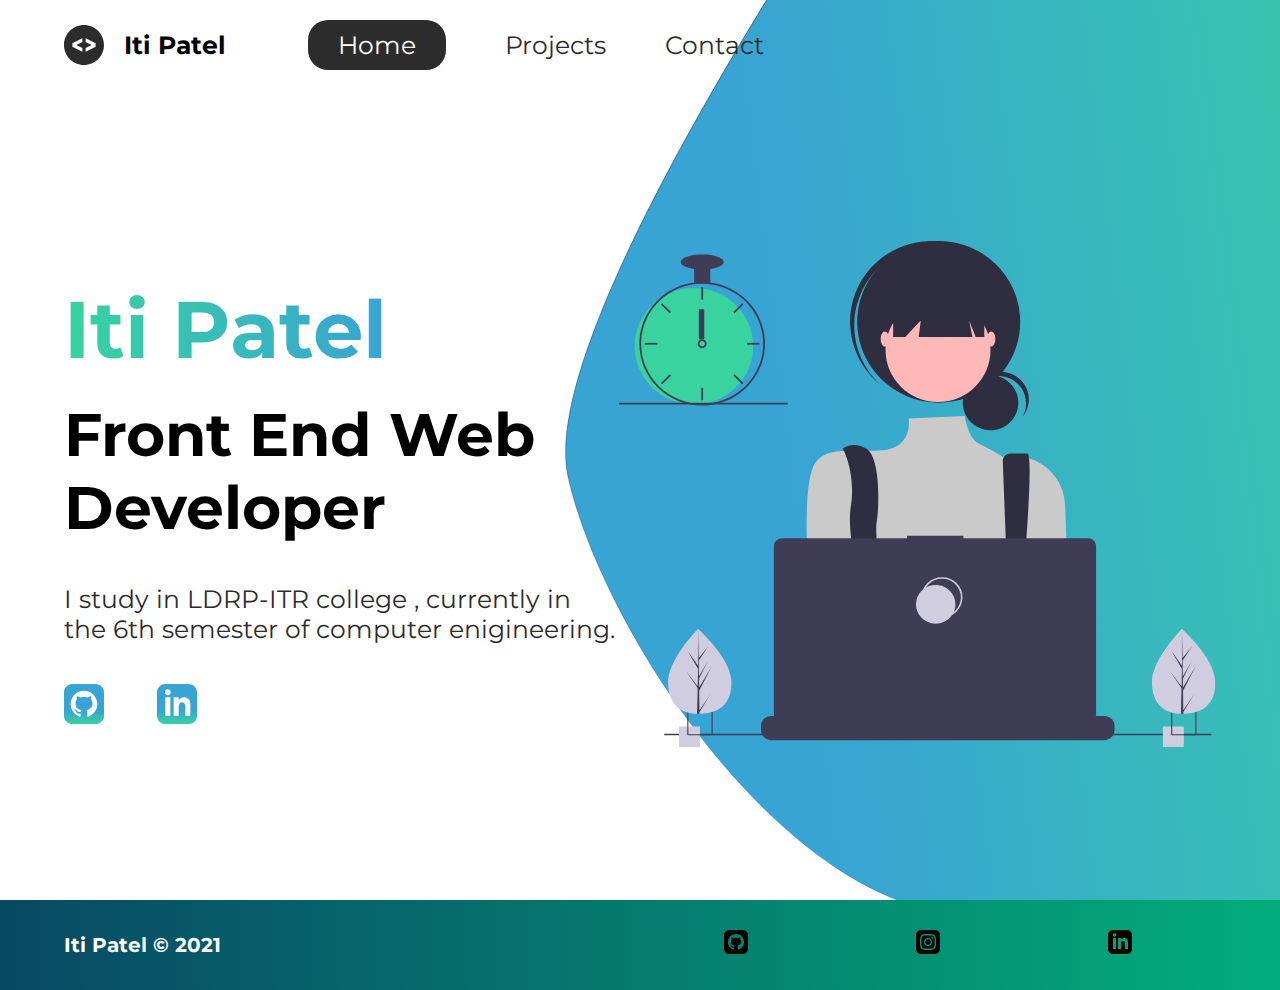
==== commit 81925ff0: "doneee" ====
--- a/index.html
+++ b/index.html
@@ -4,7 +4,7 @@
     <meta charset="UTF-8" />
     <meta http-equiv="X-UA-Compatible" content="IE=edge" />
     <meta name="viewport" content="width=device-width, initial-scale=1.0" />
-    <link rel="icon" href="/img/female.svg">
+    <link rel="icon" href="./img/female.svg">
     <meta
       name="description"
       content="Iti Patel is a front end web developer who specializes in Html,Css."
--- a/styles/style.css
+++ b/styles/style.css
@@ -361,16 +361,17 @@
 .form-section form button {
   width: 100%;
   padding: 1rem;
-  background: #154353;
+  background: #084964;
   color: white;
 }
 
 .form-section form button:focus {
-  background: #33696b;
+  background: #0c2f3d;
 }
 
 footer {
-  background: #154353;
+  background: -webkit-gradient(linear, left top, right top, from(#084964), to(#03ad7a));
+  background: linear-gradient(left, #084964, #03ad7a);
   color: white;
   min-height: 10vh;
   padding: 0% 5%;
